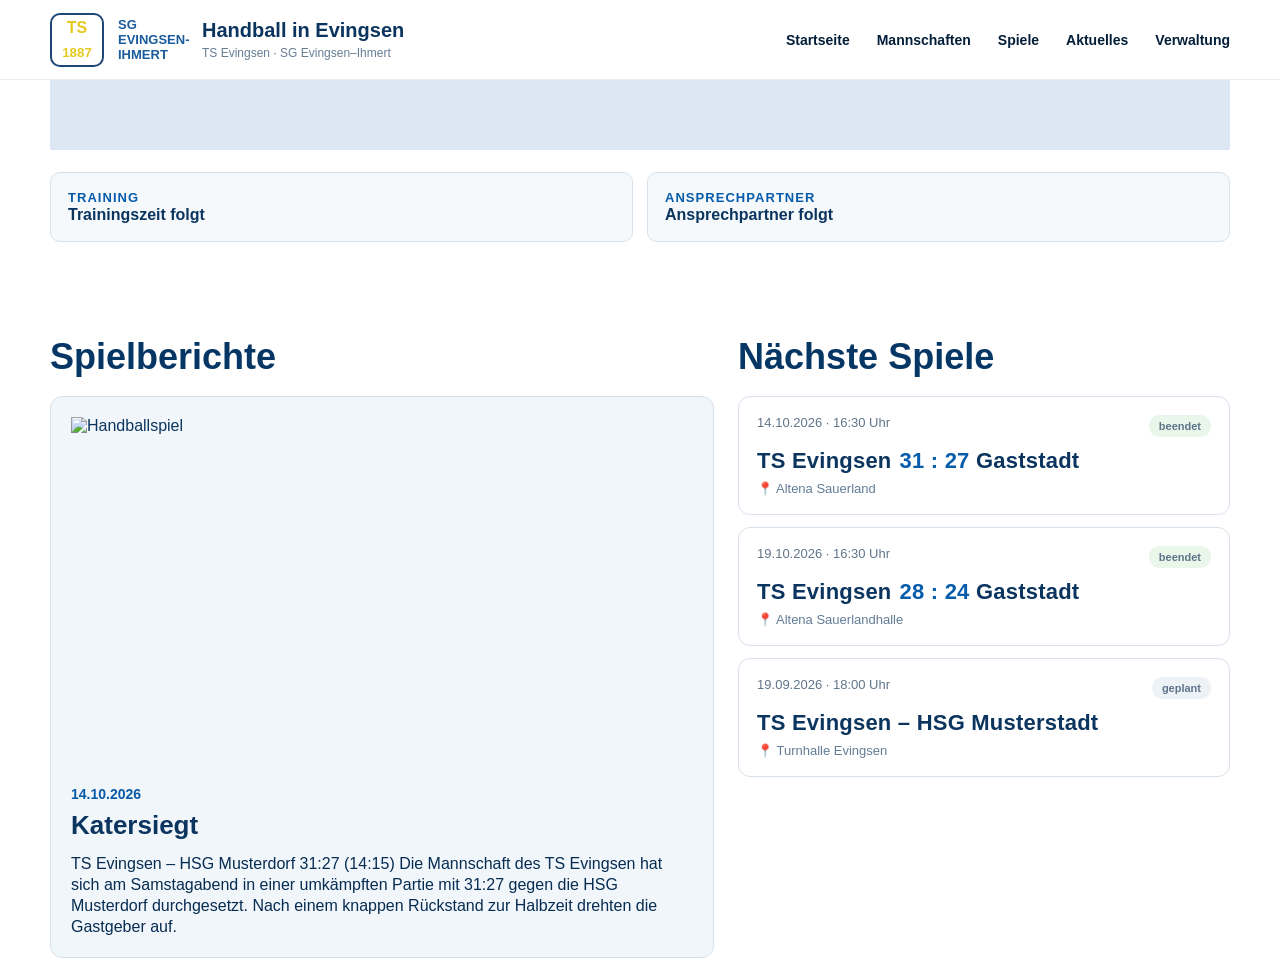
==== mannschaften.html @ 54c7497f "Rename mannschaft-neu.html to mannschaften.html Change mannschaft-neu.html to mannschaften.html" ====
<!doctype html>
<html lang="de">
<head>
<meta charset="utf-8">
<meta name="viewport" content="width=device-width,initial-scale=1">
<title>Mannschaft | Handball in Evingsen</title>
<style>
:root{
  --navy:#073765;
  --blue:#075cab;
  --line:#d7e1eb;
  --soft:#f4f8fc;
  --soft2:#e8f0f8;
  --text:#0b355f;
  --muted:#617890;
  --green:#e9f7ea;
}
*{box-sizing:border-box}
body{margin:0;font-family:Arial,Helvetica,sans-serif;color:var(--text);background:#fff}
header{height:80px;border-bottom:1px solid #e6edf4;display:flex;align-items:center}
.wrap{width:min(1180px,calc(100% - 46px));margin:auto}
.head{display:flex;align-items:center;justify-content:space-between;gap:30px}
.brand{display:flex;align-items:center;gap:18px}
.logos{display:flex;gap:14px;align-items:center}
.logo{
  width:54px;height:54px;border:2px solid #1d4677;border-radius:10px;
  display:grid;place-items:center;font-weight:900;color:#e5c91f;background:#fff;
}
.logo.sg{width:66px;border:none;color:#1b5c9c;font-size:13px}
.brand h1{font-size:20px;margin:0 0 4px;font-weight:800}
.brand p{font-size:12px;margin:0;color:#667d94}
nav{display:flex;gap:27px;font-size:14px;font-weight:700}
nav a{text-decoration:none;color:#041e38}
.hero{height:70px;background:#dce7f3;margin-top:0}
.info-grid{display:grid;grid-template-columns:1fr 1fr;gap:14px;margin:22px 0 96px}
.info{background:#f6f9fc;border:1px solid var(--line);border-radius:10px;padding:17px}
.kicker{font-size:13px;letter-spacing:.08em;font-weight:900;color:#075bab}
.info b{display:block;font-size:16px;margin-top:1px}
.columns{display:grid;grid-template-columns:1.35fr 1fr;gap:24px;align-items:start}
h2{font-size:36px;line-height:1.05;margin:0 0 20px;color:#063664}
.report{background:#f1f6fb;border:1px solid var(--line);border-radius:12px;padding:20px}
.report img{width:100%;display:block;aspect-ratio:1.88/1;object-fit:cover}
.report .date{margin-top:38px;font-weight:800;font-size:14px;color:#075aa8}
.report h3{font-size:26px;margin:8px 0 12px}
.report p{margin:0;font-size:16px;line-height:1.32;color:#072c51}
.games{display:flex;flex-direction:column;gap:12px}
.game{
  background:white;border:1px solid var(--line);border-radius:12px;padding:18px 18px 18px;
  position:relative;min-height:118px
}
.game-top{font-size:13px;color:#60758a;margin-bottom:18px}
.badge{
  position:absolute;right:18px;top:18px;border-radius:14px;padding:5px 10px;
  font-weight:800;font-size:11px;background:#edf2f7;color:#5e748a
}
.badge.ended{background:var(--green)}
.game-title{font-size:22px;font-weight:900;letter-spacing:.01em;margin-right:84px}
.score{display:inline-block;margin-left:8px;color:#075dab;white-space:nowrap}
.place{font-size:13px;color:#627c95;margin-top:7px}
.pin{color:#e80060}
.note{margin-top:14px;font-size:12px;color:#6c7f92}
@media(max-width:850px){
 nav{display:none}
 .columns{grid-template-columns:1fr}
 .info-grid{grid-template-columns:1fr;margin-bottom:45px}
 h2{font-size:30px}
}
</style>
</head>
<body>
<header>
  <div class="wrap head">
    <div class="brand">
      <div class="logos">
        <div class="logo">TS<br><small>1887</small></div>
        <div class="logo sg">SG<br>EVINGSEN-IHMERT</div>
      </div>
      <div>
        <h1>Handball in Evingsen</h1>
        <p>TS Evingsen · SG Evingsen–Ihmert</p>
      </div>
    </div>
    <nav>
      <a href="#">Startseite</a>
      <a href="#">Mannschaften</a>
      <a href="#">Spiele</a>
      <a href="#">Aktuelles</a>
      <a href="#">Verwaltung</a>
    </nav>
  </div>
</header>

<div class="wrap">
  <div class="hero"></div>

  <div class="info-grid">
    <div class="info"><div class="kicker">TRAINING</div><b>Trainingszeit folgt</b></div>
    <div class="info"><div class="kicker">ANSPRECHPARTNER</div><b>Ansprechpartner folgt</b></div>
  </div>

  <div class="columns">
    <section>
      <h2>Spielberichte</h2>
      <article class="report">
        <img src="handball-spiel.jpg" alt="Handballspiel">
        <div class="date">14.10.2026</div>
        <h3>Katersiegt</h3>
        <p>TS Evingsen – HSG Musterdorf 31:27 (14:15) Die Mannschaft des TS Evingsen hat sich am Samstagabend in einer umkämpften Partie mit 31:27 gegen die HSG Musterdorf durchgesetzt. Nach einem knappen Rückstand zur Halbzeit drehten die Gastgeber auf.</p>
      </article>
    </section>

    <section>
      <h2>Nächste Spiele</h2>
      <div id="games" class="games"></div>
    </section>
  </div>
</div>

<script>
/*
  WICHTIG:
  Für beendete Spiele werden Ergebniswerte homeScore/awayScore angezeigt.
  Für geplante Spiele bleibt zwischen den Mannschaften nur der Gedankenstrich.
  Genau diese Logik kann später mit den Daten aus der Datenbank gefüttert werden.
*/
const games = [
  {
    date:"14.10.2026", time:"16:30 Uhr",
    home:"TS Evingsen", away:"Gaststadt",
    location:"Altena Sauerland",
    status:"beendet",
    homeScore:31, awayScore:27
  },
  {
    date:"19.10.2026", time:"16:30 Uhr",
    home:"TS Evingsen", away:"Gaststadt",
    location:"Altena Sauerlandhalle",
    status:"beendet",
    homeScore:28, awayScore:24
  },
  {
    date:"19.09.2026", time:"18:00 Uhr",
    home:"TS Evingsen", away:"HSG Musterstadt",
    location:"Turnhalle Evingsen",
    status:"geplant",
    homeScore:null, awayScore:null
  }
];

function gameCard(g){
  const ended = g.status === "beendet";
  const result = ended && Number.isFinite(g.homeScore) && Number.isFinite(g.awayScore)
    ? `<span class="score">${g.homeScore} : ${g.awayScore}</span>`
    : "";
  const separator = ended && result ? "" : " – ";

  return `
    <article class="game">
      <div class="game-top">${g.date} · ${g.time}</div>
      <span class="badge ${ended ? "ended" : ""}">${g.status}</span>
      <div class="game-title">
        ${g.home}${separator}${result}${ended && result ? " " : ""}${g.away}
      </div>
      <div class="place"><span class="pin">📍</span> ${g.location}</div>
    </article>`;
}

document.getElementById("games").innerHTML = games.map(gameCard).join("");
</script>
</body>
</html>
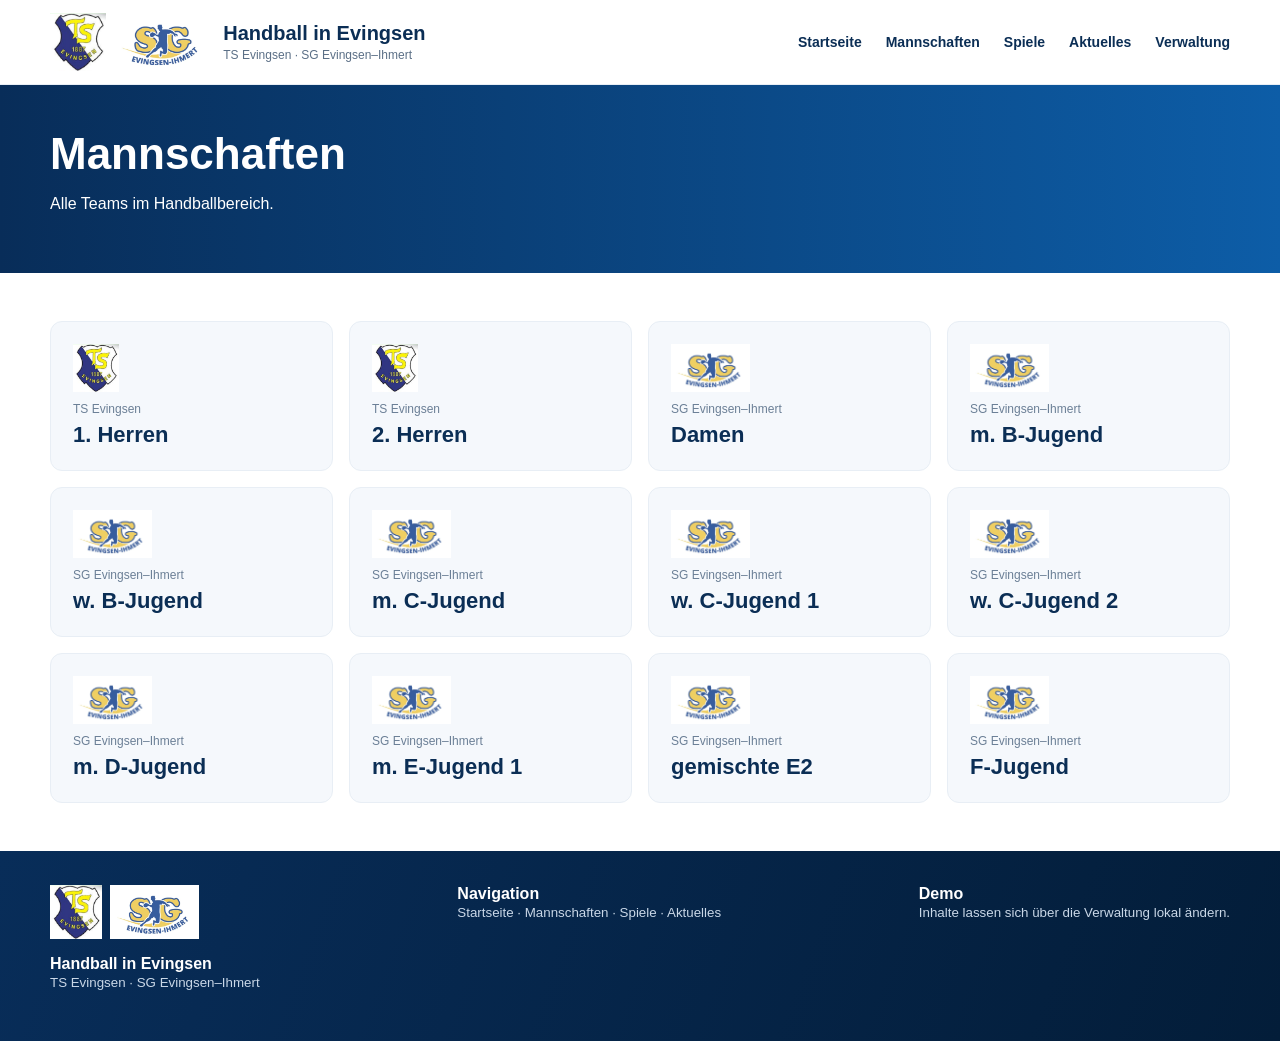
==== commit ee4884c8: "Add files via upload" ====
--- a/mannschaften.html
+++ b/mannschaften.html
@@ -1,171 +1 @@
-<!doctype html>
-<html lang="de">
-<head>
-<meta charset="utf-8">
-<meta name="viewport" content="width=device-width,initial-scale=1">
-<title>Mannschaft | Handball in Evingsen</title>
-<style>
-:root{
-  --navy:#073765;
-  --blue:#075cab;
-  --line:#d7e1eb;
-  --soft:#f4f8fc;
-  --soft2:#e8f0f8;
-  --text:#0b355f;
-  --muted:#617890;
-  --green:#e9f7ea;
-}
-*{box-sizing:border-box}
-body{margin:0;font-family:Arial,Helvetica,sans-serif;color:var(--text);background:#fff}
-header{height:80px;border-bottom:1px solid #e6edf4;display:flex;align-items:center}
-.wrap{width:min(1180px,calc(100% - 46px));margin:auto}
-.head{display:flex;align-items:center;justify-content:space-between;gap:30px}
-.brand{display:flex;align-items:center;gap:18px}
-.logos{display:flex;gap:14px;align-items:center}
-.logo{
-  width:54px;height:54px;border:2px solid #1d4677;border-radius:10px;
-  display:grid;place-items:center;font-weight:900;color:#e5c91f;background:#fff;
-}
-.logo.sg{width:66px;border:none;color:#1b5c9c;font-size:13px}
-.brand h1{font-size:20px;margin:0 0 4px;font-weight:800}
-.brand p{font-size:12px;margin:0;color:#667d94}
-nav{display:flex;gap:27px;font-size:14px;font-weight:700}
-nav a{text-decoration:none;color:#041e38}
-.hero{height:70px;background:#dce7f3;margin-top:0}
-.info-grid{display:grid;grid-template-columns:1fr 1fr;gap:14px;margin:22px 0 96px}
-.info{background:#f6f9fc;border:1px solid var(--line);border-radius:10px;padding:17px}
-.kicker{font-size:13px;letter-spacing:.08em;font-weight:900;color:#075bab}
-.info b{display:block;font-size:16px;margin-top:1px}
-.columns{display:grid;grid-template-columns:1.35fr 1fr;gap:24px;align-items:start}
-h2{font-size:36px;line-height:1.05;margin:0 0 20px;color:#063664}
-.report{background:#f1f6fb;border:1px solid var(--line);border-radius:12px;padding:20px}
-.report img{width:100%;display:block;aspect-ratio:1.88/1;object-fit:cover}
-.report .date{margin-top:38px;font-weight:800;font-size:14px;color:#075aa8}
-.report h3{font-size:26px;margin:8px 0 12px}
-.report p{margin:0;font-size:16px;line-height:1.32;color:#072c51}
-.games{display:flex;flex-direction:column;gap:12px}
-.game{
-  background:white;border:1px solid var(--line);border-radius:12px;padding:18px 18px 18px;
-  position:relative;min-height:118px
-}
-.game-top{font-size:13px;color:#60758a;margin-bottom:18px}
-.badge{
-  position:absolute;right:18px;top:18px;border-radius:14px;padding:5px 10px;
-  font-weight:800;font-size:11px;background:#edf2f7;color:#5e748a
-}
-.badge.ended{background:var(--green)}
-.game-title{font-size:22px;font-weight:900;letter-spacing:.01em;margin-right:84px}
-.score{display:inline-block;margin-left:8px;color:#075dab;white-space:nowrap}
-.place{font-size:13px;color:#627c95;margin-top:7px}
-.pin{color:#e80060}
-.note{margin-top:14px;font-size:12px;color:#6c7f92}
-@media(max-width:850px){
- nav{display:none}
- .columns{grid-template-columns:1fr}
- .info-grid{grid-template-columns:1fr;margin-bottom:45px}
- h2{font-size:30px}
-}
-</style>
-</head>
-<body>
-<header>
-  <div class="wrap head">
-    <div class="brand">
-      <div class="logos">
-        <div class="logo">TS<br><small>1887</small></div>
-        <div class="logo sg">SG<br>EVINGSEN-IHMERT</div>
-      </div>
-      <div>
-        <h1>Handball in Evingsen</h1>
-        <p>TS Evingsen · SG Evingsen–Ihmert</p>
-      </div>
-    </div>
-    <nav>
-      <a href="#">Startseite</a>
-      <a href="#">Mannschaften</a>
-      <a href="#">Spiele</a>
-      <a href="#">Aktuelles</a>
-      <a href="#">Verwaltung</a>
-    </nav>
-  </div>
-</header>
-
-<div class="wrap">
-  <div class="hero"></div>
-
-  <div class="info-grid">
-    <div class="info"><div class="kicker">TRAINING</div><b>Trainingszeit folgt</b></div>
-    <div class="info"><div class="kicker">ANSPRECHPARTNER</div><b>Ansprechpartner folgt</b></div>
-  </div>
-
-  <div class="columns">
-    <section>
-      <h2>Spielberichte</h2>
-      <article class="report">
-        <img src="handball-spiel.jpg" alt="Handballspiel">
-        <div class="date">14.10.2026</div>
-        <h3>Katersiegt</h3>
-        <p>TS Evingsen – HSG Musterdorf 31:27 (14:15) Die Mannschaft des TS Evingsen hat sich am Samstagabend in einer umkämpften Partie mit 31:27 gegen die HSG Musterdorf durchgesetzt. Nach einem knappen Rückstand zur Halbzeit drehten die Gastgeber auf.</p>
-      </article>
-    </section>
-
-    <section>
-      <h2>Nächste Spiele</h2>
-      <div id="games" class="games"></div>
-    </section>
-  </div>
-</div>
-
-<script>
-/*
-  WICHTIG:
-  Für beendete Spiele werden Ergebniswerte homeScore/awayScore angezeigt.
-  Für geplante Spiele bleibt zwischen den Mannschaften nur der Gedankenstrich.
-  Genau diese Logik kann später mit den Daten aus der Datenbank gefüttert werden.
-*/
-const games = [
-  {
-    date:"14.10.2026", time:"16:30 Uhr",
-    home:"TS Evingsen", away:"Gaststadt",
-    location:"Altena Sauerland",
-    status:"beendet",
-    homeScore:31, awayScore:27
-  },
-  {
-    date:"19.10.2026", time:"16:30 Uhr",
-    home:"TS Evingsen", away:"Gaststadt",
-    location:"Altena Sauerlandhalle",
-    status:"beendet",
-    homeScore:28, awayScore:24
-  },
-  {
-    date:"19.09.2026", time:"18:00 Uhr",
-    home:"TS Evingsen", away:"HSG Musterstadt",
-    location:"Turnhalle Evingsen",
-    status:"geplant",
-    homeScore:null, awayScore:null
-  }
-];
-
-function gameCard(g){
-  const ended = g.status === "beendet";
-  const result = ended && Number.isFinite(g.homeScore) && Number.isFinite(g.awayScore)
-    ? `<span class="score">${g.homeScore} : ${g.awayScore}</span>`
-    : "";
-  const separator = ended && result ? "" : " – ";
-
-  return `
-    <article class="game">
-      <div class="game-top">${g.date} · ${g.time}</div>
-      <span class="badge ${ended ? "ended" : ""}">${g.status}</span>
-      <div class="game-title">
-        ${g.home}${separator}${result}${ended && result ? " " : ""}${g.away}
-      </div>
-      <div class="place"><span class="pin">📍</span> ${g.location}</div>
-    </article>`;
-}
-
-document.getElementById("games").innerHTML = games.map(gameCard).join("");
-</script>
-</body>
-</html>
+<!doctype html><html lang="de"><head><meta charset="utf-8"><meta name="viewport" content="width=device-width,initial-scale=1"><title>Mannschaften</title><link rel="stylesheet" href="assets/css/style.css"></head><body><header class="topbar"><div class="container header"><a class="brand" href="index.html"><div class="brand-logos"><img src="assets/img/ts-logo.png"><img src="assets/img/sg-logo.png"></div><div class="brand-text"><strong>Handball in Evingsen</strong><span>TS Evingsen · SG Evingsen–Ihmert</span></div></a><nav class="nav"><a href="index.html">Startseite</a><a href="mannschaften.html">Mannschaften</a><a href="spiele.html">Spiele</a><a href="aktuelles.html">Aktuelles</a><a href="admin.html">Verwaltung</a></nav><button class="menu-btn">☰</button></div><div class="container mobile-menu"><a href="index.html">Startseite</a><a href="mannschaften.html">Mannschaften</a><a href="spiele.html">Spiele</a><a href="aktuelles.html">Aktuelles</a><a href="admin.html">Verwaltung</a></div></header><div class="page-hero"><div class="container"><h1>Mannschaften</h1><p>Alle Teams im Handballbereich.</p></div></div><section><div class="container"><div class="team-grid"><a class="team-card" href="team.html?id=1-herren"><img class="logo-mini" src="assets/img/ts-logo.png"><div><div class="mini">TS Evingsen</div><h3>1. Herren</h3></div></a><a class="team-card" href="team.html?id=2-herren"><img class="logo-mini" src="assets/img/ts-logo.png"><div><div class="mini">TS Evingsen</div><h3>2. Herren</h3></div></a><a class="team-card" href="team.html?id=damen"><img class="logo-mini" src="assets/img/sg-logo.png"><div><div class="mini">SG Evingsen–Ihmert</div><h3>Damen</h3></div></a><a class="team-card" href="team.html?id=m-b-jugend"><img class="logo-mini" src="assets/img/sg-logo.png"><div><div class="mini">SG Evingsen–Ihmert</div><h3>m. B-Jugend</h3></div></a><a class="team-card" href="team.html?id=w-b-jugend"><img class="logo-mini" src="assets/img/sg-logo.png"><div><div class="mini">SG Evingsen–Ihmert</div><h3>w. B-Jugend</h3></div></a><a class="team-card" href="team.html?id=m-c-jugend"><img class="logo-mini" src="assets/img/sg-logo.png"><div><div class="mini">SG Evingsen–Ihmert</div><h3>m. C-Jugend</h3></div></a><a class="team-card" href="team.html?id=w-c-jugend-1"><img class="logo-mini" src="assets/img/sg-logo.png"><div><div class="mini">SG Evingsen–Ihmert</div><h3>w. C-Jugend 1</h3></div></a><a class="team-card" href="team.html?id=w-c-jugend-2"><img class="logo-mini" src="assets/img/sg-logo.png"><div><div class="mini">SG Evingsen–Ihmert</div><h3>w. C-Jugend 2</h3></div></a><a class="team-card" href="team.html?id=m-d-jugend"><img class="logo-mini" src="assets/img/sg-logo.png"><div><div class="mini">SG Evingsen–Ihmert</div><h3>m. D-Jugend</h3></div></a><a class="team-card" href="team.html?id=m-e-jugend-1"><img class="logo-mini" src="assets/img/sg-logo.png"><div><div class="mini">SG Evingsen–Ihmert</div><h3>m. E-Jugend 1</h3></div></a><a class="team-card" href="team.html?id=gemischte-e2"><img class="logo-mini" src="assets/img/sg-logo.png"><div><div class="mini">SG Evingsen–Ihmert</div><h3>gemischte E2</h3></div></a><a class="team-card" href="team.html?id=f-jugend"><img class="logo-mini" src="assets/img/sg-logo.png"><div><div class="mini">SG Evingsen–Ihmert</div><h3>F-Jugend</h3></div></a></div></div></section><footer class="footer"><div class="container footer-grid"><div><div class="brand-logos"><img src="assets/img/ts-logo.png"><img src="assets/img/sg-logo.png"></div><p><strong>Handball in Evingsen</strong><br><small>TS Evingsen · SG Evingsen–Ihmert</small></p></div><div><strong>Navigation</strong><br><small>Startseite · Mannschaften · Spiele · Aktuelles</small></div><div><strong>Demo</strong><br><small>Inhalte lassen sich über die Verwaltung lokal ändern.</small></div></div></footer><script src="assets/js/data.js"></script><script src="assets/js/site.js"></script></body></html>
--- a/assets/css/style.css
+++ b/assets/css/style.css
@@ -0,0 +1,16 @@
+:root{--navy:#082d59;--blue:#1467b8;--yellow:#f4d44a;--ink:#0b2e55;--muted:#64748b;--bg:#f5f8fc;--line:#dce6f2;--shadow:0 12px 30px rgba(15,44,84,.12)}*{box-sizing:border-box}body{margin:0;font-family:Arial,Helvetica,sans-serif;color:var(--ink)}a{text-decoration:none;color:inherit}img{max-width:100%;display:block}.container{width:min(1180px,calc(100% - 40px));margin:auto}.topbar{position:sticky;top:0;z-index:50;background:#fff;border-bottom:1px solid #e8eef5}.header{height:84px;display:flex;align-items:center;justify-content:space-between;gap:20px}.brand{display:flex;align-items:center;gap:14px}.brand-logos{display:flex;gap:8px;align-items:center}.brand-logos img{height:58px;width:auto}.brand-text strong{display:block;font-size:20px}.brand-text span{font-size:12px;color:#5b6f86}.nav{display:flex;gap:24px;font-size:14px;font-weight:700}.nav a:hover{color:var(--blue)}.menu-btn{display:none;border:0;background:none;font-size:30px;color:var(--navy)}.mobile-menu{display:none;padding:14px 20px 20px;border-top:1px solid #edf2f7}.mobile-menu.open{display:grid;gap:12px}.hero{background:linear-gradient(90deg,rgba(5,35,68,.94),rgba(9,76,135,.80)),linear-gradient(135deg,#244d78,#8aa5bf);color:#fff}.hero-inner{min-height:390px;display:grid;grid-template-columns:1.2fr .8fr;align-items:center;gap:40px}.kicker{font-size:13px;letter-spacing:2px;font-weight:800;text-transform:uppercase}.hero h1{font-size:56px;line-height:1.02;margin:10px 0 18px}.hero h1 span{color:var(--yellow)}.hero p{max-width:650px;font-size:18px;line-height:1.55}.hero-actions{display:flex;gap:12px;flex-wrap:wrap}.btn{display:inline-flex;padding:13px 18px;border-radius:6px;font-weight:800;border:1px solid #fff;cursor:pointer}.btn.primary{background:var(--yellow);border-color:var(--yellow);color:var(--navy)}.btn.dark{background:var(--navy);color:white;border-color:var(--navy)}.hero-logos{background:#fff;border-radius:18px;padding:28px;display:flex;align-items:center;justify-content:center;gap:26px;box-shadow:var(--shadow)}.hero-logos img{max-height:135px;max-width:42%}.hero-logos .x{font-size:28px;font-weight:900;color:#8292a6}section{padding:48px 0}.section-head{display:flex;justify-content:space-between;align-items:end;gap:18px;margin-bottom:22px}h2{font-size:34px;margin:0}.sub{color:var(--muted);margin-top:7px}.team-grid{display:grid;grid-template-columns:repeat(4,1fr);gap:16px}.team-card{background:var(--bg);border:1px solid #e8eef5;border-radius:12px;padding:22px;min-height:150px;display:flex;flex-direction:column;justify-content:space-between}.team-card:hover{transform:translateY(-3px);box-shadow:var(--shadow)}.team-card .mini{font-size:12px;color:#6b7f96}.team-card h3{margin:6px 0 0;font-size:22px}.logo-mini{height:48px;width:auto;object-fit:contain;align-self:flex-start}.grid-2{display:grid;grid-template-columns:1.15fr .85fr;gap:24px}.news-card,.game-card,.panel{background:#fff;border:1px solid var(--line);border-radius:12px;overflow:hidden}.placeholder{aspect-ratio:16/9;background:linear-gradient(135deg,#e8eef5,#cfdceb);display:flex;align-items:center;justify-content:center;text-align:center;color:#55708d;font-weight:800;padding:20px}.news-body{padding:20px}.eyebrow{font-size:12px;color:var(--blue);font-weight:800;text-transform:uppercase;letter-spacing:.08em}.news-body h3{font-size:25px;margin:7px 0 10px}.news-list,.game-list{display:grid;gap:12px}.game-card{padding:18px}.game-top{display:flex;justify-content:space-between;gap:10px;color:var(--muted);font-size:13px}.match{font-size:20px;font-weight:800;margin:8px 0 5px}.place{font-size:13px;color:#6b7f96}.quick{display:grid;grid-template-columns:repeat(4,1fr);gap:14px}.quick a,.quick button{background:var(--bg);border:1px solid var(--line);border-radius:10px;padding:20px;font-weight:800}.footer{background:linear-gradient(110deg,var(--navy),#031d39);color:white;padding:34px 0}.footer-grid{display:flex;justify-content:space-between;gap:30px}.footer img{height:54px;width:auto}.footer small{color:#c9d7e7}.page-hero{background:linear-gradient(90deg,#082d59,#0d5da7);color:#fff;padding:44px 0}.page-hero h1{font-size:44px;margin:0 0 10px}.team-hero{display:grid;grid-template-columns:1fr 340px;gap:26px;align-items:center}.team-meta{display:grid;grid-template-columns:repeat(2,1fr);gap:14px;margin-top:22px}.meta{background:#f6f9fc;border:1px solid var(--line);border-radius:10px;padding:16px}.filter-row{display:flex;gap:10px;flex-wrap:wrap;margin-bottom:20px}.chip{border:1px solid var(--line);background:#fff;padding:9px 13px;border-radius:999px;font-weight:700}.chip.active{background:var(--navy);color:#fff}.admin-wrap{display:grid;grid-template-columns:220px 1fr;gap:24px;padding:34px 0}.admin-nav{background:#082d59;color:white;border-radius:14px;padding:14px;height:max-content;position:sticky;top:100px}.admin-nav button{width:100%;border:0;background:transparent;color:white;text-align:left;padding:12px 14px;border-radius:8px;font-weight:800}.admin-nav button.active,.admin-nav button:hover{background:#ffffff18}.admin-section{display:none}.admin-section.active{display:block}.admin-toolbar{display:flex;justify-content:space-between;gap:12px;align-items:center;margin-bottom:18px;flex-wrap:wrap}.admin-table{width:100%;border-collapse:collapse;background:white;border:1px solid var(--line)}.admin-table th,.admin-table td{padding:12px;border-bottom:1px solid var(--line);text-align:left;font-size:14px;vertical-align:top}.admin-table th{background:#f6f9fc;color:#5d7086;font-size:12px}.smallbtn{border:1px solid var(--line);background:#fff;border-radius:7px;padding:7px 10px;font-weight:700;cursor:pointer}.danger{color:#a32121}.modal{position:fixed;inset:0;background:#001830aa;display:none;align-items:center;justify-content:center;z-index:100;padding:20px}.modal.open{display:flex}.modal-box{background:white;border-radius:14px;padding:22px;width:min(680px,100%);max-height:90vh;overflow:auto}.modal-head{display:flex;justify-content:space-between;align-items:center}.close{border:0;background:none;font-size:28px}.form-grid{display:grid;grid-template-columns:1fr 1fr;gap:14px}.field{display:grid;gap:6px}.field.full{grid-column:1/-1}.field label{font-size:12px;font-weight:800;color:#536a82}.field input,.field select,.field textarea{width:100%;padding:11px 12px;border:1px solid #cfdbe8;border-radius:8px;font:inherit}.field textarea{min-height:140px}.notice{padding:14px 16px;border-radius:9px;background:#fff6cf;border:1px solid #eed66f;margin-bottom:18px;font-size:14px}.status{display:inline-block;padding:4px 8px;border-radius:99px;background:#e8f1fb;font-size:11px;font-weight:800}.status.verlegt{background:#fff0bf}.status.abgesagt{background:#ffdede}.status.beendet{background:#e4f7e8}
+@media(max-width:980px){.team-grid{grid-template-columns:repeat(3,1fr)}.nav{display:none}.menu-btn{display:block}}@media(max-width:720px){.container{width:min(100% - 28px,1180px)}.header{height:72px}.brand-logos img{height:44px}.brand-text strong{font-size:15px}.brand-text span{display:none}.hero-inner{grid-template-columns:1fr;padding:34px 0}.hero h1{font-size:37px}.hero p{font-size:15px}.hero-logos{order:-1;padding:16px}.hero-logos img{max-height:85px}section{padding:34px 0}.section-head{align-items:flex-start;flex-direction:column}h2{font-size:28px}.team-grid{grid-template-columns:1fr 1fr}.team-card{padding:16px;min-height:135px}.team-card h3{font-size:18px}.grid-2{grid-template-columns:1fr}.quick{grid-template-columns:1fr 1fr}.footer-grid{display:block}.footer-grid>div+div{margin-top:20px}.team-hero{grid-template-columns:1fr}.team-meta{grid-template-columns:1fr}.page-hero h1{font-size:34px}.admin-wrap{grid-template-columns:1fr}.admin-nav{position:static;display:flex;overflow:auto}.admin-nav button{width:auto;white-space:nowrap}.admin-table{display:block;overflow-x:auto}.form-grid{grid-template-columns:1fr}.field.full{grid-column:auto}}
+.game-result{
+  font-size:24px;
+  line-height:1;
+  font-weight:900;
+  color:#0b3f78;
+  margin:8px 0 7px;
+  letter-spacing:.02em;
+}
+
+.report-result{display:grid;grid-template-columns:1fr auto 1fr;gap:14px;align-items:center;background:#f3f7fb;border:1px solid #d9e5f0;border-radius:10px;padding:13px 16px;margin:12px 0 16px;text-align:center}
+.report-result strong{font-size:24px;color:#0b3f78;white-space:nowrap}
+.report-result span:first-child{text-align:right;font-weight:800}
+.report-result span:last-child{text-align:left;font-weight:800}
+@media(max-width:600px){.report-result{grid-template-columns:1fr auto 1fr;gap:8px;padding:11px 9px}.report-result strong{font-size:20px}.report-result span{font-size:12px}}
